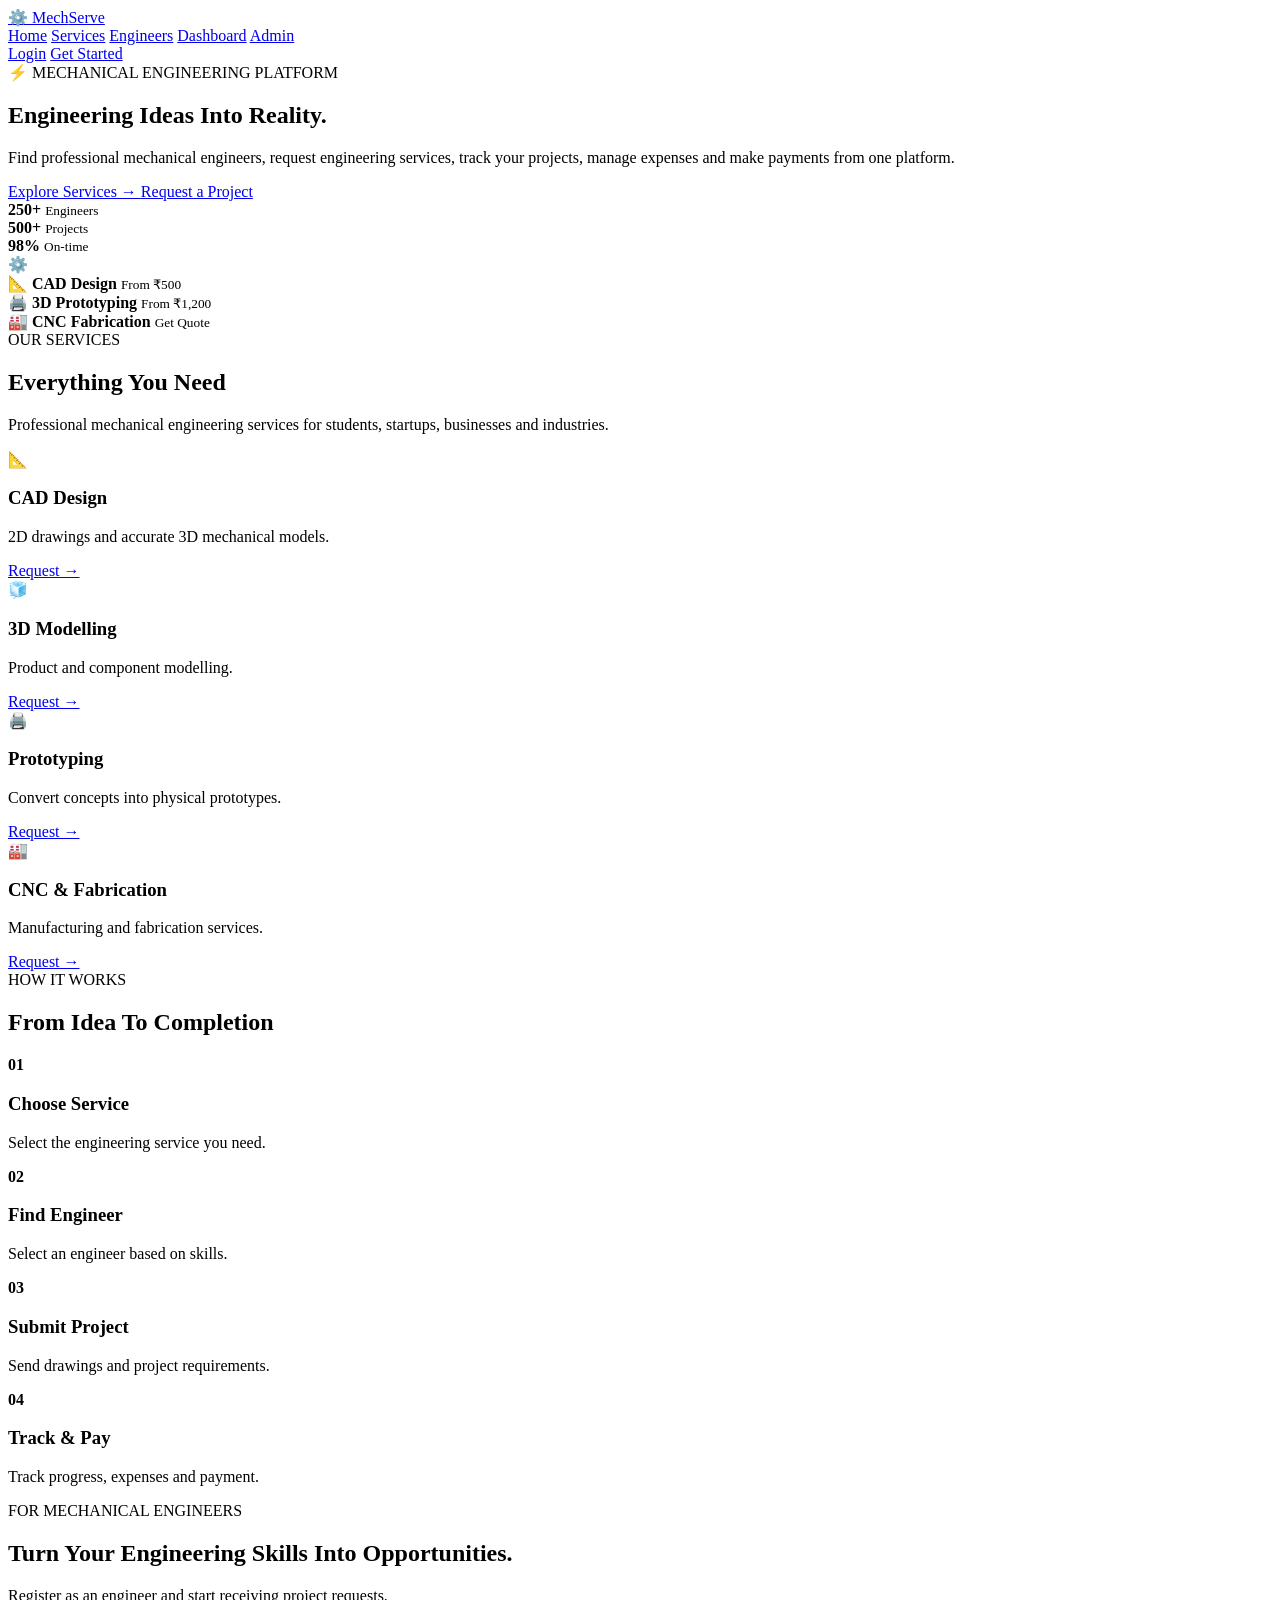
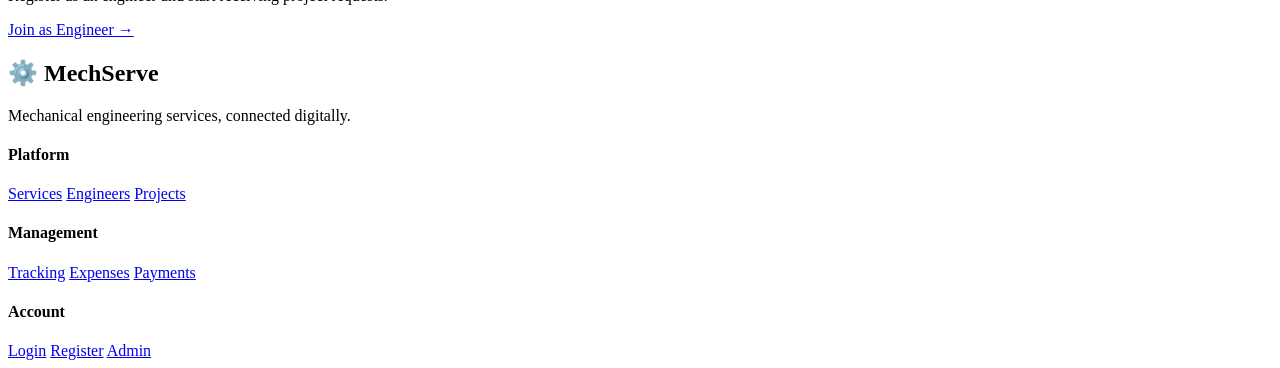
==== index.html @ 6b7001bd "Add files via upload" ====
<!DOCTYPE html>
<html lang="en">
<head>
    <meta charset="UTF-8">
    <meta name="viewport" content="width=device-width, initial-scale=1.0">

    <title>MechServe | Mechanical Engineering Services</title>

    <link rel="stylesheet" href="css/style.css">
</head>

<body>

<header class="navbar">

    <a href="index.html" class="logo">
        ⚙️ Mech<span>Serve</span>
    </a>

    <nav>
        <a href="index.html">Home</a>
        <a href="services.html">Services</a>
        <a href="engineers.html">Engineers</a>
        <a href="dashboard.html">Dashboard</a>
        <a href="admin.html">Admin</a>
    </nav>

    <div class="nav-buttons">
        <a href="login.html" class="login-link">Login</a>
        <a href="register.html" class="btn">Get Started</a>
    </div>

</header>


<!-- HERO -->

<section class="hero">

    <div class="hero-content">

        <span class="badge">
            ⚡ MECHANICAL ENGINEERING PLATFORM
        </span>

        <h1>
            Engineering Ideas
            <span>Into Reality.</span>
        </h1>

        <p>
            Find professional mechanical engineers,
            request engineering services, track your
            projects, manage expenses and make payments
            from one platform.
        </p>

        <div class="hero-buttons">

            <a href="services.html" class="btn">
                Explore Services →
            </a>

            <a href="request.html" class="outline-btn">
                Request a Project
            </a>

        </div>

        <div class="hero-stats">

            <div>
                <strong>250+</strong>
                <small>Engineers</small>
            </div>

            <div>
                <strong>500+</strong>
                <small>Projects</small>
            </div>

            <div>
                <strong>98%</strong>
                <small>On-time</small>
            </div>

        </div>

    </div>


    <div class="hero-visual">

        <div class="gear">⚙️</div>

        <div class="floating f1">
            📐
            <b>CAD Design</b>
            <small>From ₹500</small>
        </div>

        <div class="floating f2">
            🖨️
            <b>3D Prototyping</b>
            <small>From ₹1,200</small>
        </div>

        <div class="floating f3">
            🏭
            <b>CNC Fabrication</b>
            <small>Get Quote</small>
        </div>

    </div>

</section>


<!-- SERVICES -->

<section class="section">

    <div class="section-title">

        <span>OUR SERVICES</span>

        <h2>
            Everything You Need
        </h2>

        <p>
            Professional mechanical engineering
            services for students, startups,
            businesses and industries.
        </p>

    </div>


    <div class="cards">

        <div class="service-card">
            <div class="icon purple">📐</div>
            <h3>CAD Design</h3>
            <p>
                2D drawings and accurate
                3D mechanical models.
            </p>
            <a href="request.html">Request →</a>
        </div>


        <div class="service-card">
            <div class="icon blue">🧊</div>
            <h3>3D Modelling</h3>
            <p>
                Product and component
                modelling.
            </p>
            <a href="request.html">Request →</a>
        </div>


        <div class="service-card">
            <div class="icon orange">🖨️</div>
            <h3>Prototyping</h3>
            <p>
                Convert concepts into
                physical prototypes.
            </p>
            <a href="request.html">Request →</a>
        </div>


        <div class="service-card">
            <div class="icon green">🏭</div>
            <h3>CNC & Fabrication</h3>
            <p>
                Manufacturing and
                fabrication services.
            </p>
            <a href="request.html">Request →</a>
        </div>

    </div>

</section>


<!-- HOW IT WORKS -->

<section class="section light">

    <div class="section-title">

        <span>HOW IT WORKS</span>

        <h2>
            From Idea To Completion
        </h2>

    </div>


    <div class="steps">

        <div>
            <b>01</b>
            <h3>Choose Service</h3>
            <p>
                Select the engineering
                service you need.
            </p>
        </div>

        <div>
            <b>02</b>
            <h3>Find Engineer</h3>
            <p>
                Select an engineer
                based on skills.
            </p>
        </div>

        <div>
            <b>03</b>
            <h3>Submit Project</h3>
            <p>
                Send drawings and
                project requirements.
            </p>
        </div>

        <div>
            <b>04</b>
            <h3>Track & Pay</h3>
            <p>
                Track progress,
                expenses and payment.
            </p>
        </div>

    </div>

</section>


<!-- CTA -->

<section class="cta">

    <div>

        <span>
            FOR MECHANICAL ENGINEERS
        </span>

        <h2>
            Turn Your Engineering
            Skills Into Opportunities.
        </h2>

        <p>
            Register as an engineer and
            start receiving project requests.
        </p>

    </div>

    <a href="register.html" class="white-btn">
        Join as Engineer →
    </a>

</section>


<!-- FOOTER -->

<footer>

    <div>
        <h2>⚙️ MechServe</h2>
        <p>
            Mechanical engineering services,
            connected digitally.
        </p>
    </div>

    <div>
        <h4>Platform</h4>
        <a href="services.html">Services</a>
        <a href="engineers.html">Engineers</a>
        <a href="request.html">Projects</a>
    </div>

    <div>
        <h4>Management</h4>
        <a href="tracking.html">Tracking</a>
        <a href="expenses.html">Expenses</a>
        <a href="payment.html">Payments</a>
    </div>

    <div>
        <h4>Account</h4>
        <a href="login.html">Login</a>
        <a href="register.html">Register</a>
        <a href="admin.html">Admin</a>
    </div>

</footer>


<script src="js/script.js"></script>

</body>
</html>
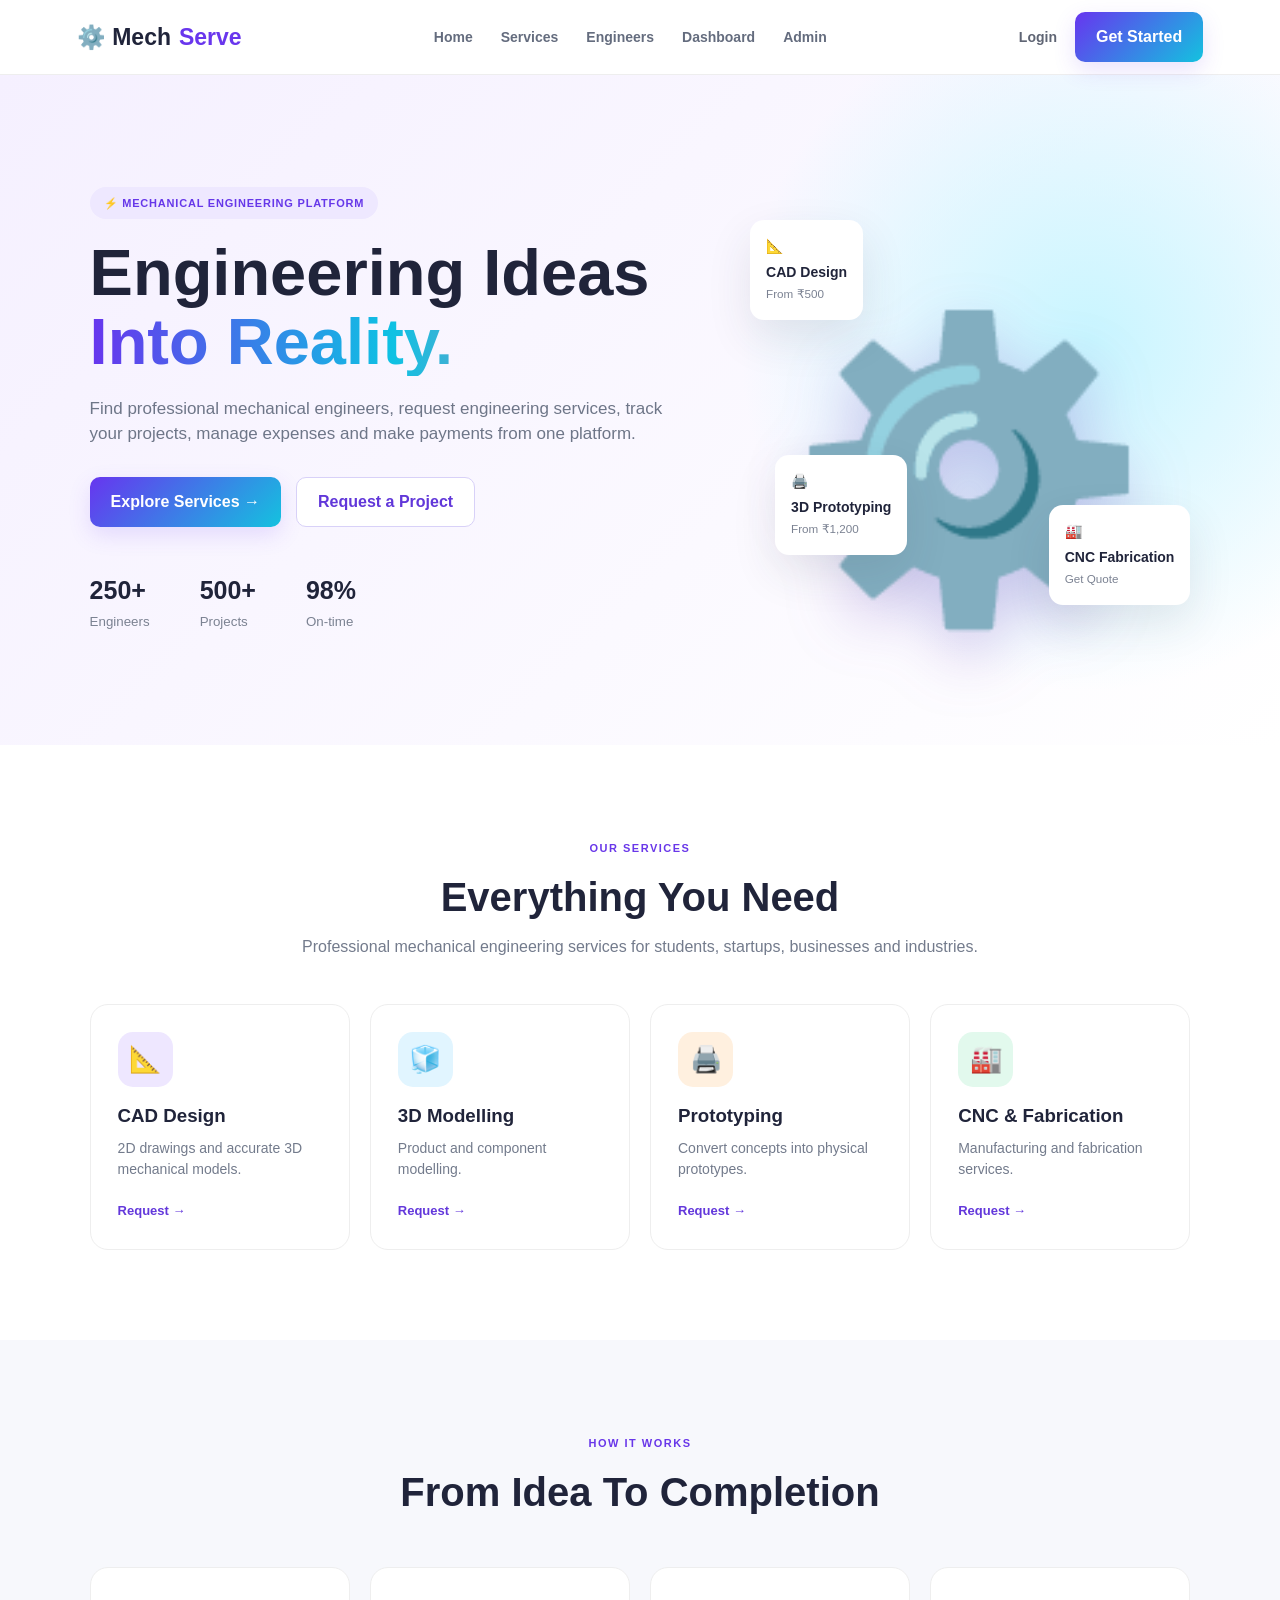
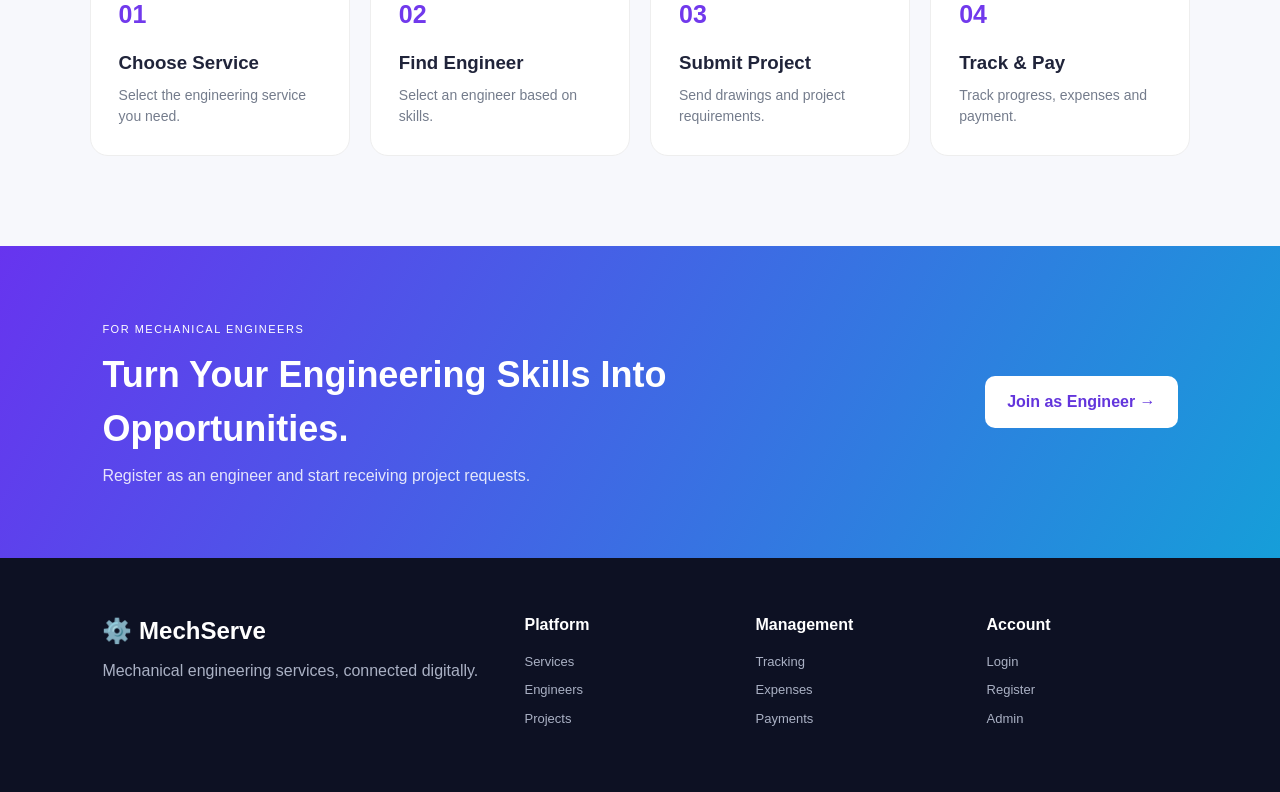
==== commit 4b27c04b: "Add files via upload" ====
--- a/index.html
+++ b/index.html
@@ -6,7 +6,7 @@
 
     <title>MechServe | Mechanical Engineering Services</title>
 
-    <link rel="stylesheet" href="css/style.css">
+    <link rel="stylesheet" href="style.css">
 </head>
 
 <body>
@@ -310,7 +310,7 @@
 </footer>
 
 
-<script src="js/script.js"></script>
+<script src="script.js"></script>
 
 </body>
 </html>
--- a/style.css
+++ b/style.css
@@ -0,0 +1,2112 @@
+/* =========================================
+   MECHSERVE GLOBAL STYLE
+========================================= */
+
+* {
+    margin: 0;
+    padding: 0;
+    box-sizing: border-box;
+}
+
+
+html {
+    scroll-behavior: smooth;
+}
+
+
+body {
+    font-family: Arial, Helvetica, sans-serif;
+
+    color: #20243a;
+
+    background: #ffffff;
+
+    line-height: 1.5;
+}
+
+
+a {
+    text-decoration: none;
+
+    color: inherit;
+}
+
+
+.container {
+    width: 88%;
+
+    max-width: 1250px;
+
+    margin: auto;
+}
+
+
+/* =========================================
+   NAVBAR
+========================================= */
+
+.navbar {
+    height: 75px;
+
+    display: flex;
+
+    align-items: center;
+
+    justify-content: space-between;
+
+    padding: 0 6%;
+
+    background: rgba(255,255,255,.96);
+
+    border-bottom: 1px solid #eeeeee;
+
+    position: sticky;
+
+    top: 0;
+
+    z-index: 100;
+}
+
+
+.logo {
+    display: flex;
+
+    align-items: center;
+
+    gap: 8px;
+
+    font-size: 23px;
+
+    font-weight: 800;
+}
+
+
+.logo span {
+    color: #6936ed;
+}
+
+
+.navbar nav {
+    display: flex;
+
+    gap: 28px;
+}
+
+
+.navbar nav a {
+    color: #646c7e;
+
+    font-size: 14px;
+
+    font-weight: 600;
+}
+
+
+.navbar nav a:hover {
+    color: #6636ed;
+}
+
+
+.nav-buttons {
+    display: flex;
+
+    align-items: center;
+
+    gap: 18px;
+}
+
+
+.login-link {
+    font-size: 14px;
+
+    font-weight: 700;
+
+    color: #5f6574;
+}
+
+
+.btn {
+    display: inline-block;
+
+    padding: 13px 21px;
+
+    border: none;
+
+    border-radius: 10px;
+
+    color: white;
+
+    background:
+        linear-gradient(
+            135deg,
+            #6735ef,
+            #14c2df
+        );
+
+    font-weight: 700;
+
+    cursor: pointer;
+
+    box-shadow:
+        0 8px 22px #6735ef25;
+}
+
+
+.btn:hover {
+    transform: translateY(-2px);
+}
+
+
+.outline-btn {
+    display: inline-block;
+
+    padding: 12px 21px;
+
+    border: 1px solid #d8d1f8;
+
+    border-radius: 10px;
+
+    color: #6137d9;
+
+    font-weight: 700;
+
+    background: white;
+}
+
+
+/* =========================================
+   HERO
+========================================= */
+
+.hero {
+    min-height: 670px;
+
+    padding: 90px 7%;
+
+    display: flex;
+
+    justify-content: space-between;
+
+    align-items: center;
+
+    background:
+        radial-gradient(
+            circle at 85% 40%,
+            #c8f5ff,
+            transparent 30%
+        ),
+        linear-gradient(
+            135deg,
+            #f5f0ff,
+            #ffffff
+        );
+}
+
+
+.hero-content {
+    width: 55%;
+}
+
+
+.badge {
+    display: inline-block;
+
+    padding: 8px 14px;
+
+    border-radius: 30px;
+
+    background: #eee8ff;
+
+    color: #6637e9;
+
+    font-size: 11px;
+
+    font-weight: 800;
+
+    letter-spacing: .8px;
+}
+
+
+.hero h1 {
+    font-size: 65px;
+
+    line-height: 1.05;
+
+    margin: 20px 0;
+}
+
+
+.hero h1 span {
+    display: block;
+
+    background:
+        linear-gradient(
+            90deg,
+            #6735ee,
+            #0ec2e3,
+            #ff6598
+        );
+
+    -webkit-background-clip: text;
+
+    color: transparent;
+}
+
+
+.hero p {
+    max-width: 650px;
+
+    color: #6e7688;
+
+    font-size: 17px;
+}
+
+
+.hero-buttons {
+    display: flex;
+
+    gap: 15px;
+
+    margin-top: 30px;
+}
+
+
+.hero-stats {
+    display: flex;
+
+    gap: 50px;
+
+    margin-top: 45px;
+}
+
+
+.hero-stats strong {
+    display: block;
+
+    font-size: 25px;
+}
+
+
+.hero-stats small {
+    color: #7b8292;
+}
+
+
+/* =========================================
+   HERO VISUAL
+========================================= */
+
+.hero-visual {
+    width: 40%;
+
+    height: 430px;
+
+    position: relative;
+}
+
+
+.gear {
+    position: absolute;
+
+    right: 40px;
+
+    top: 55px;
+
+    font-size: 290px;
+
+    filter:
+        drop-shadow(
+            0 25px 30px #603ab444
+        );
+
+    animation:
+        rotateGear 16s linear infinite;
+}
+
+
+@keyframes rotateGear {
+
+    from {
+        transform: rotate(0deg);
+    }
+
+    to {
+        transform: rotate(360deg);
+    }
+
+}
+
+
+.floating {
+    position: absolute;
+
+    padding: 16px;
+
+    background: white;
+
+    border-radius: 14px;
+
+    box-shadow:
+        0 18px 45px #29334b1c;
+
+    font-size: 14px;
+}
+
+
+.floating b {
+    display: block;
+
+    margin-top: 5px;
+}
+
+
+.floating small {
+    color: #7b8292;
+}
+
+
+.f1 {
+    top: 25px;
+
+    left: 0;
+}
+
+
+.f2 {
+    bottom: 70px;
+
+    left: 25px;
+}
+
+
+.f3 {
+    bottom: 20px;
+
+    right: 0;
+}
+
+
+/* =========================================
+   SECTIONS
+========================================= */
+
+.section {
+    padding: 90px 7%;
+}
+
+
+.light {
+    background: #f7f8fc;
+}
+
+
+.section-title {
+    text-align: center;
+
+    max-width: 700px;
+
+    margin: 0 auto 45px;
+}
+
+
+.section-title span,
+.page-header span,
+.form-container > span,
+.payment-info > span,
+.dashboard-top > div > span,
+.admin-top span {
+    color: #6937e9;
+
+    font-size: 11px;
+
+    font-weight: 800;
+
+    letter-spacing: 1.5px;
+}
+
+
+.section-title h2 {
+    font-size: 40px;
+
+    margin: 8px 0;
+}
+
+
+.section-title p {
+    color: #737b8c;
+}
+
+
+/* =========================================
+   SERVICE CARDS
+========================================= */
+
+.cards {
+    display: grid;
+
+    grid-template-columns:
+        repeat(4, 1fr);
+
+    gap: 20px;
+}
+
+
+.service-card {
+    padding: 27px;
+
+    border: 1px solid #eeeeee;
+
+    border-radius: 18px;
+
+    background: white;
+
+    transition: .3s;
+}
+
+
+.service-card:hover {
+    transform: translateY(-7px);
+
+    box-shadow:
+        0 20px 50px #26304a12;
+}
+
+
+.service-card.large {
+    min-height: 400px;
+}
+
+
+.service-card h3,
+.service-card h2 {
+    margin: 15px 0 8px;
+}
+
+
+.service-card p {
+    color: #737b8c;
+
+    font-size: 14px;
+
+    margin-bottom: 18px;
+}
+
+
+.service-card a {
+    color: #6338db;
+
+    font-size: 13px;
+
+    font-weight: 700;
+}
+
+
+.service-card ul {
+    padding-left: 20px;
+
+    color: #697183;
+
+    font-size: 14px;
+
+    margin: 15px 0 25px;
+}
+
+
+.service-card li {
+    margin: 8px 0;
+}
+
+
+.icon {
+    width: 55px;
+
+    height: 55px;
+
+    display: grid;
+
+    place-items: center;
+
+    border-radius: 15px;
+
+    font-size: 26px;
+}
+
+
+.purple {
+    background: #eee7ff;
+}
+
+
+.blue {
+    background: #e1f5ff;
+}
+
+
+.orange {
+    background: #fff0df;
+}
+
+
+.green {
+    background: #e2f9ed;
+}
+
+
+.pink {
+    background: #ffe6f1;
+}
+
+
+.cyan {
+    background: #defaff;
+}
+
+
+/* =========================================
+   STEPS
+========================================= */
+
+.steps {
+    display: grid;
+
+    grid-template-columns:
+        repeat(4, 1fr);
+
+    gap: 20px;
+}
+
+
+.steps > div {
+    padding: 28px;
+
+    border-radius: 18px;
+
+    background: white;
+
+    border: 1px solid #eeeeee;
+}
+
+
+.steps b {
+    color: #7139ec;
+
+    font-size: 25px;
+}
+
+
+.steps h3 {
+    margin: 15px 0 8px;
+}
+
+
+.steps p {
+    color: #747c8c;
+
+    font-size: 14px;
+}
+
+
+/* =========================================
+   CTA
+========================================= */
+
+.cta {
+    padding: 70px 8%;
+
+    color: white;
+
+    display: flex;
+
+    align-items: center;
+
+    justify-content: space-between;
+
+    background:
+        linear-gradient(
+            120deg,
+            #6734ef,
+            #169ed9
+        );
+}
+
+
+.cta span {
+    font-size: 11px;
+
+    letter-spacing: 1.5px;
+}
+
+
+.cta h2 {
+    font-size: 36px;
+
+    max-width: 650px;
+
+    margin: 8px 0;
+}
+
+
+.cta p {
+    opacity: .85;
+}
+
+
+.white-btn {
+    background: white;
+
+    color: #6335dc;
+
+    padding: 14px 22px;
+
+    border-radius: 10px;
+
+    font-weight: 800;
+}
+
+
+/* =========================================
+   FOOTER
+========================================= */
+
+footer {
+    padding: 55px 8%;
+
+    background: #0d1123;
+
+    color: #aab1c4;
+
+    display: grid;
+
+    grid-template-columns:
+        2fr 1fr 1fr 1fr;
+
+    gap: 40px;
+}
+
+
+footer h2 {
+    color: white;
+
+    margin-bottom: 10px;
+}
+
+
+footer h4 {
+    color: white;
+
+    margin-bottom: 15px;
+}
+
+
+footer a {
+    display: block;
+
+    margin: 9px 0;
+
+    font-size: 13px;
+}
+
+
+/* =========================================
+   PAGE HEADER
+========================================= */
+
+.page-header {
+    text-align: center;
+
+    padding: 90px 20px;
+
+    background:
+        linear-gradient(
+            135deg,
+            #f1ebff,
+            #e9fbff
+        );
+}
+
+
+.page-header h1 {
+    font-size: 48px;
+
+    margin: 10px 0;
+}
+
+
+.page-header p {
+    color: #70798b;
+}
+
+
+/* =========================================
+   ENGINEER CARDS
+========================================= */
+
+.search-box {
+    display: flex;
+
+    gap: 10px;
+
+    max-width: 900px;
+
+    margin: 0 auto 40px;
+}
+
+
+.search-box input,
+.search-box select {
+    flex: 1;
+
+    padding: 14px;
+
+    border: 1px solid #ddd;
+
+    border-radius: 10px;
+}
+
+
+.engineer-grid {
+    display: grid;
+
+    grid-template-columns:
+        repeat(4, 1fr);
+
+    gap: 20px;
+}
+
+
+.engineer-card {
+    padding: 25px;
+
+    border: 1px solid #eee;
+
+    border-radius: 18px;
+
+    background: white;
+
+    box-shadow:
+        0 10px 35px #222b4508;
+}
+
+
+.avatar {
+    width: 65px;
+
+    height: 65px;
+
+    display: grid;
+
+    place-items: center;
+
+    border-radius: 50%;
+
+    color: white;
+
+    font-weight: bold;
+
+    font-size: 20px;
+
+    margin-bottom: 15px;
+}
+
+
+.purple-avatar {
+    background: #7441ef;
+}
+
+
+.blue-avatar {
+    background: #249dd2;
+}
+
+
+.orange-avatar {
+    background: #ef812f;
+}
+
+
+.green-avatar {
+    background: #19a974;
+}
+
+
+.engineer-card > span {
+    color: #70798b;
+
+    font-size: 12px;
+}
+
+
+.engineer-card p {
+    color: #697183;
+
+    font-size: 12px;
+
+    margin: 15px 0;
+}
+
+
+.rating {
+    color: #e49b19;
+
+    font-size: 13px;
+}
+
+
+.engineer-bottom {
+    display: flex;
+
+    justify-content: space-between;
+
+    align-items: center;
+
+    margin-top: 20px;
+}
+
+
+.engineer-bottom a {
+    color: #6637df;
+
+    font-size: 12px;
+
+    font-weight: bold;
+}
+
+
+/* =========================================
+   FORMS
+========================================= */
+
+.form-page {
+    min-height: calc(100vh - 75px);
+
+    padding: 70px 20px;
+
+    background:
+        linear-gradient(
+            135deg,
+            #f3efff,
+            #e9fbff
+        );
+}
+
+
+.form-container {
+    max-width: 700px;
+
+    margin: auto;
+
+    padding: 40px;
+
+    background: white;
+
+    border-radius: 20px;
+
+    box-shadow:
+        0 20px 60px #3d347b16;
+}
+
+
+.form-container h1 {
+    font-size: 36px;
+
+    margin: 10px 0;
+}
+
+
+.form-container > p {
+    color: #737b8c;
+
+    margin-bottom: 30px;
+}
+
+
+.form-container label,
+.auth-box label {
+    display: block;
+
+    margin-bottom: 18px;
+
+    font-size: 13px;
+
+    font-weight: 700;
+}
+
+
+.form-container input,
+.form-container select,
+.form-container textarea,
+.auth-box input {
+    width: 100%;
+
+    padding: 13px;
+
+    margin-top: 7px;
+
+    border: 1px solid #ddd;
+
+    border-radius: 10px;
+
+    outline: none;
+
+    font-family: inherit;
+}
+
+
+.form-container textarea {
+    min-height: 130px;
+
+    resize: vertical;
+}
+
+
+.full {
+    width: 100%;
+}
+
+
+/* =========================================
+   DASHBOARD
+========================================= */
+
+.dashboard-body {
+    background: #f6f7fb;
+}
+
+
+.dashboard-layout {
+    display: flex;
+
+    min-height: 100vh;
+}
+
+
+.sidebar {
+    width: 240px;
+
+    padding: 25px 15px;
+
+    background: #151a30;
+
+    color: white;
+
+    position: fixed;
+
+    height: 100vh;
+}
+
+
+.sidebar h2 {
+    margin-bottom: 35px;
+}
+
+
+.side-title {
+    font-size: 10px;
+
+    color: #777f9a;
+
+    letter-spacing: 1.5px;
+
+    margin-bottom: 10px;
+}
+
+
+.sidebar a {
+    display: block;
+
+    padding: 13px;
+
+    margin: 5px 0;
+
+    border-radius: 9px;
+
+    color: #adb4c9;
+
+    font-size: 13px;
+}
+
+
+.sidebar a:hover,
+.sidebar a.active {
+    background: #6737e9;
+
+    color: white;
+}
+
+
+.dashboard-main {
+    margin-left: 240px;
+
+    width: calc(100% - 240px);
+
+    padding: 40px;
+}
+
+
+.dashboard-top {
+    display: flex;
+
+    justify-content: space-between;
+
+    align-items: center;
+
+    margin-bottom: 35px;
+}
+
+
+.dashboard-top h1 {
+    font-size: 32px;
+}
+
+
+.dashboard-top p {
+    color: #737b8b;
+}
+
+
+.dashboard-stats,
+.admin-stats {
+    display: grid;
+
+    grid-template-columns:
+        repeat(4,1fr);
+
+    gap: 18px;
+
+    margin-bottom: 25px;
+}
+
+
+.dashboard-stats > div,
+.admin-stats > div {
+    padding: 22px;
+
+    background: white;
+
+    border-radius: 15px;
+
+    border: 1px solid #eee;
+}
+
+
+.dashboard-stats span,
+.admin-stats span {
+    display: block;
+
+    color: #7a8292;
+
+    font-size: 12px;
+}
+
+
+.dashboard-stats strong,
+.admin-stats strong {
+    display: block;
+
+    font-size: 28px;
+
+    margin: 8px 0;
+}
+
+
+.dashboard-stats small,
+.admin-stats small {
+    color: #20a873;
+
+    font-size: 11px;
+}
+
+
+.dashboard-grid {
+    display: grid;
+
+    grid-template-columns:
+        2fr 1fr;
+
+    gap: 20px;
+}
+
+
+.dashboard-panel {
+    background: white;
+
+    border-radius: 18px;
+
+    padding: 25px;
+
+    border: 1px solid #eee;
+}
+
+
+.panel-heading {
+    display: flex;
+
+    justify-content: space-between;
+
+    margin-bottom: 20px;
+}
+
+
+.panel-heading a {
+    color: #6737e0;
+
+    font-size: 12px;
+}
+
+
+.project-row,
+.request-row {
+    display: flex;
+
+    align-items: center;
+
+    gap: 15px;
+
+    padding: 17px 0;
+
+    border-bottom: 1px solid #eee;
+}
+
+
+.project-icon {
+    width: 45px;
+
+    height: 45px;
+
+    display: grid;
+
+    place-items: center;
+
+    background: #eee8ff;
+
+    border-radius: 10px;
+}
+
+
+.project-info {
+    flex: 1;
+}
+
+
+.project-info h3 {
+    font-size: 14px;
+}
+
+
+.project-info p {
+    color: #7c8392;
+
+    font-size: 11px;
+}
+
+
+.status-progress {
+    padding: 6px 10px;
+
+    background: #fff0ce;
+
+    color: #ad7008;
+
+    border-radius: 15px;
+
+    font-size: 10px;
+
+    font-weight: bold;
+}
+
+
+.status-review {
+    padding: 6px 10px;
+
+    background: #e7e5ff;
+
+    color: #5e50d5;
+
+    border-radius: 15px;
+
+    font-size: 10px;
+
+    font-weight: bold;
+}
+
+
+.payment-summary {
+    padding-top: 20px;
+}
+
+
+.payment-summary strong {
+    display: block;
+
+    font-size: 30px;
+
+    margin: 10px 0;
+}
+
+
+.payment-summary p {
+    color: #7a8292;
+
+    font-size: 12px;
+
+    margin-bottom: 20px;
+}
+
+
+/* =========================================
+   TRACKING
+========================================= */
+
+.tracking-main-card {
+    background: white;
+
+    border-radius: 20px;
+
+    padding: 35px;
+
+    border: 1px solid #eee;
+}
+
+
+.tracking-header {
+    display: flex;
+
+    justify-content: space-between;
+
+    margin-bottom: 30px;
+}
+
+
+.tracking-header p {
+    color: #7a8292;
+}
+
+
+.tracking-header strong {
+    color: #6736e7;
+
+    font-size: 35px;
+}
+
+
+.big-progress {
+    height: 10px;
+
+    background: #eee;
+
+    border-radius: 20px;
+
+    overflow: hidden;
+
+    margin-bottom: 45px;
+}
+
+
+#bigProgressBar {
+    height: 100%;
+
+    width: 52%;
+
+    background:
+        linear-gradient(
+            90deg,
+            #6736ef,
+            #15c2e2
+        );
+
+    transition: .5s;
+}
+
+
+.tracking-steps {
+    display: grid;
+
+    grid-template-columns:
+        repeat(5,1fr);
+
+    margin-bottom: 40px;
+}
+
+
+.track-step {
+    text-align: center;
+
+    color: #9a9fad;
+}
+
+
+.track-step div {
+    width: 40px;
+
+    height: 40px;
+
+    margin: auto;
+
+    display: grid;
+
+    place-items: center;
+
+    border-radius: 50%;
+
+    background: #edf0f4;
+}
+
+
+.track-step.done div,
+.track-step.current div {
+    background: #6838ee;
+
+    color: white;
+}
+
+
+.track-step h3 {
+    font-size: 12px;
+
+    margin-top: 10px;
+}
+
+
+.track-step small {
+    font-size: 10px;
+}
+
+
+/* =========================================
+   EXPENSE
+========================================= */
+
+.expense-stats {
+    display: grid;
+
+    grid-template-columns:
+        repeat(3,1fr);
+
+    gap: 20px;
+
+    margin-bottom: 25px;
+}
+
+
+.expense-box {
+    padding: 25px;
+
+    border-radius: 18px;
+
+    color: white;
+}
+
+
+.expense-box span {
+    opacity: .85;
+}
+
+
+.expense-box strong {
+    display: block;
+
+    font-size: 30px;
+
+    margin-top: 8px;
+}
+
+
+.purple-box {
+    background:
+        linear-gradient(
+            135deg,
+            #6735ed,
+            #9c6bff
+        );
+}
+
+
+.orange-box {
+    background:
+        linear-gradient(
+            135deg,
+            #ed7727,
+            #ffa951
+        );
+}
+
+
+.green-box {
+    background:
+        linear-gradient(
+            135deg,
+            #0ba76f,
+            #2bd49c
+        );
+}
+
+
+table {
+    width: 100%;
+
+    border-collapse: collapse;
+}
+
+
+th,
+td {
+    text-align: left;
+
+    padding: 15px;
+
+    border-bottom: 1px solid #eee;
+
+    font-size: 13px;
+}
+
+
+th {
+    color: #7a8292;
+
+    font-size: 11px;
+}
+
+
+/* =========================================
+   PAYMENT
+========================================= */
+
+.payment-page {
+    background:
+        linear-gradient(
+            135deg,
+            #f1ebff,
+            #e9fbff
+        );
+
+    min-height: 100vh;
+}
+
+
+.payment-container {
+    width: 90%;
+
+    max-width: 1000px;
+
+    margin: 70px auto;
+
+    display: grid;
+
+    grid-template-columns:
+        1fr 1fr;
+
+    background: white;
+
+    border-radius: 25px;
+
+    overflow: hidden;
+
+    box-shadow:
+        0 20px 70px #392b7215;
+}
+
+
+.payment-info {
+    padding: 50px;
+
+    background:
+        linear-gradient(
+            135deg,
+            #6735ee,
+            #16bfe0
+        );
+
+    color: white;
+}
+
+
+.payment-info > span {
+    color: white;
+}
+
+
+.payment-info h1 {
+    font-size: 40px;
+
+    margin: 15px 0;
+}
+
+
+.payment-project {
+    margin-top: 50px;
+
+    padding: 20px;
+
+    border-radius: 13px;
+
+    background: #ffffff18;
+}
+
+
+.payment-project span {
+    font-size: 10px;
+
+    opacity: .7;
+}
+
+
+.secure-message {
+    margin-top: 25px;
+
+    padding: 15px;
+
+    border-radius: 10px;
+
+    background: #ffffff15;
+}
+
+
+.payment-form {
+    padding: 50px;
+}
+
+
+.payment-form label {
+    display: block;
+
+    margin: 20px 0;
+
+    font-size: 12px;
+
+    font-weight: bold;
+}
+
+
+.payment-form input,
+.payment-form select {
+    width: 100%;
+
+    padding: 14px;
+
+    margin-top: 7px;
+
+    border: 1px solid #ddd;
+
+    border-radius: 10px;
+}
+
+
+.amount {
+    font-size: 32px;
+
+    margin-top: 10px;
+
+    color: #6635e9;
+}
+
+
+.payment-note {
+    text-align: center;
+
+    color: #858b9b;
+
+    font-size: 11px;
+
+    margin-top: 20px;
+}
+
+
+/* =========================================
+   AUTH
+========================================= */
+
+.auth-page {
+    min-height: 100vh;
+
+    display: grid;
+
+    place-items: center;
+
+    padding: 30px;
+
+    background:
+        linear-gradient(
+            135deg,
+            #f2ecff,
+            #e8fbff
+        );
+}
+
+
+.auth-box {
+    width: 430px;
+
+    max-width: 100%;
+
+    padding: 40px;
+
+    background: white;
+
+    border-radius: 20px;
+
+    box-shadow:
+        0 20px 60px #392d7018;
+}
+
+
+.auth-box.wide {
+    width: 520px;
+}
+
+
+.auth-logo {
+    display: block;
+
+    text-align: center;
+
+    font-size: 23px;
+
+    font-weight: bold;
+
+    color: #6736e8;
+
+    margin-bottom: 30px;
+}
+
+
+.auth-box h1 {
+    text-align: center;
+
+    font-size: 30px;
+}
+
+
+.auth-box > p {
+    text-align: center;
+
+    color: #777f90;
+
+    margin: 8px 0 25px;
+}
+
+
+.auth-box input {
+    padding: 13px;
+}
+
+
+.remember {
+    display: flex;
+
+    justify-content: space-between;
+
+    font-size: 11px;
+
+    margin-bottom: 20px;
+}
+
+
+.remember a {
+    color: #6635df;
+}
+
+
+.auth-divider {
+    text-align: center;
+
+    color: #aaa;
+
+    margin: 20px 0;
+}
+
+
+.register-text {
+    font-size: 12px;
+}
+
+
+.register-text a {
+    color: #6535df;
+
+    font-weight: bold;
+}
+
+
+.demo-login {
+    margin-top: 25px;
+
+    padding: 10px;
+
+    border-radius: 8px;
+
+    background: #f4f1ff;
+
+    color: #6236dc !important;
+
+    font-size: 10px;
+}
+
+
+.account-type {
+    display: grid;
+
+    grid-template-columns: 1fr 1fr;
+
+    gap: 10px;
+
+    margin-bottom: 25px;
+}
+
+
+.account-type button {
+    padding: 13px;
+
+    border: 1px solid #ddd;
+
+    background: white;
+
+    border-radius: 10px;
+
+    cursor: pointer;
+}
+
+
+.account-type button.selected {
+    background: #eee8ff;
+
+    border-color: #7038ee;
+
+    color: #6334df;
+}
+
+
+/* =========================================
+   ADMIN
+========================================= */
+
+.admin-body {
+    background: #11152b;
+
+    color: white;
+}
+
+
+.admin-layout {
+    display: flex;
+
+    min-height: 100vh;
+}
+
+
+.admin-sidebar {
+    width: 240px;
+
+    padding: 25px 15px;
+
+    background: #191e36;
+
+    position: fixed;
+
+    height: 100vh;
+}
+
+
+.admin-sidebar h2 {
+    margin-bottom: 10px;
+}
+
+
+.admin-sidebar > span {
+    color: #858ca4;
+
+    font-size: 9px;
+
+    letter-spacing: 1.5px;
+}
+
+
+.admin-sidebar a {
+    display: block;
+
+    margin-top: 7px;
+
+    padding: 12px;
+
+    border-radius: 8px;
+
+    color: #aeb5c9;
+
+    font-size: 13px;
+}
+
+
+.admin-sidebar a:hover,
+.admin-sidebar a.active {
+    background: #6637e8;
+
+    color: white;
+}
+
+
+.admin-main {
+    margin-left: 240px;
+
+    width: calc(100% - 240px);
+
+    padding: 40px;
+}
+
+
+.admin-top {
+    display: flex;
+
+    justify-content: space-between;
+
+    align-items: center;
+
+    margin-bottom: 35px;
+}
+
+
+.admin-top h1 {
+    font-size: 35px;
+}
+
+
+.admin-user {
+    padding: 10px 15px;
+
+    border-radius: 9px;
+
+    background: #1c213b;
+
+    color: #b8bfd0;
+
+    font-size: 12px;
+}
+
+
+.admin-stats > div {
+    background: #1b2038;
+
+    border: none;
+
+    color: white;
+}
+
+
+.admin-stats span {
+    color: #aeb5ca;
+}
+
+
+.admin-stats small {
+    color: #4fdda5;
+}
+
+
+.admin-content-grid {
+    display: grid;
+
+    grid-template-columns:
+        2fr 1fr;
+
+    gap: 20px;
+}
+
+
+.admin-panel {
+    background: #1b2038;
+
+    border-radius: 18px;
+
+    padding: 25px;
+
+    overflow: auto;
+}
+
+
+.admin-panel h2 {
+    margin-bottom: 20px;
+}
+
+
+.admin-panel th {
+    background: #232843;
+
+    color: #9da5bb;
+}
+
+
+.admin-panel td {
+    border-color: #30364e;
+}
+
+
+.yellow {
+    color: #ffc456;
+}
+
+
+.green-text {
+    color: #4fe0a4;
+}
+
+
+.purple-text {
+    color: #a38aff;
+}
+
+
+.overview-item {
+    margin: 25px 0;
+
+    display: grid;
+
+    grid-template-columns: 100px 1fr 45px;
+
+    align-items: center;
+
+    gap: 10px;
+
+    font-size: 11px;
+}
+
+
+.overview-item > div {
+    height: 7px;
+
+    background: #30364e;
+
+    border-radius: 20px;
+
+    overflow: hidden;
+}
+
+
+.overview-item > div > div {
+    height: 100%;
+
+    background:
+        linear-gradient(
+            90deg,
+            #7137ee,
+            #15c2e1
+        );
+}
+
+
+/* =========================================
+   RESPONSIVE
+========================================= */
+
+@media(max-width:1000px) {
+
+    .navbar nav {
+        display: none;
+    }
+
+    .hero {
+        padding: 70px 5%;
+    }
+
+    .hero-content {
+        width: 100%;
+    }
+
+    .hero-visual {
+        display: none;
+    }
+
+    .cards {
+        grid-template-columns:
+            repeat(2,1fr);
+    }
+
+    .steps {
+        grid-template-columns:
+            repeat(2,1fr);
+    }
+
+    .engineer-grid {
+        grid-template-columns:
+            repeat(2,1fr);
+    }
+
+    .dashboard-stats,
+    .admin-stats {
+        grid-template-columns:
+            repeat(2,1fr);
+    }
+
+}
+
+
+@media(max-width:700px) {
+
+    .hero h1 {
+        font-size: 44px;
+    }
+
+    .hero {
+        min-height: auto;
+    }
+
+    .hero-stats {
+        gap: 20px;
+    }
+
+    .section {
+        padding: 60px 5%;
+    }
+
+    .cards,
+    .steps,
+    .engineer-grid,
+    .expense-stats {
+        grid-template-columns: 1fr;
+    }
+
+    .payment-container {
+        grid-template-columns: 1fr;
+    }
+
+    .payment-info,
+    .payment-form {
+        padding: 30px;
+    }
+
+    .dashboard-main,
+    .admin-main {
+        margin-left: 0;
+
+        width: 100%;
+
+        padding: 25px;
+    }
+
+    .sidebar,
+    .admin-sidebar {
+        display: none;
+    }
+
+    .dashboard-grid,
+    .admin-content-grid {
+        grid-template-columns: 1fr;
+    }
+
+    .dashboard-stats,
+    .admin-stats {
+        grid-template-columns: 1fr 1fr;
+    }
+
+    .cta {
+        display: block;
+    }
+
+    .cta .white-btn {
+        display: inline-block;
+
+        margin-top: 25px;
+    }
+
+    footer {
+        grid-template-columns: 1fr 1fr;
+    }
+
+}
